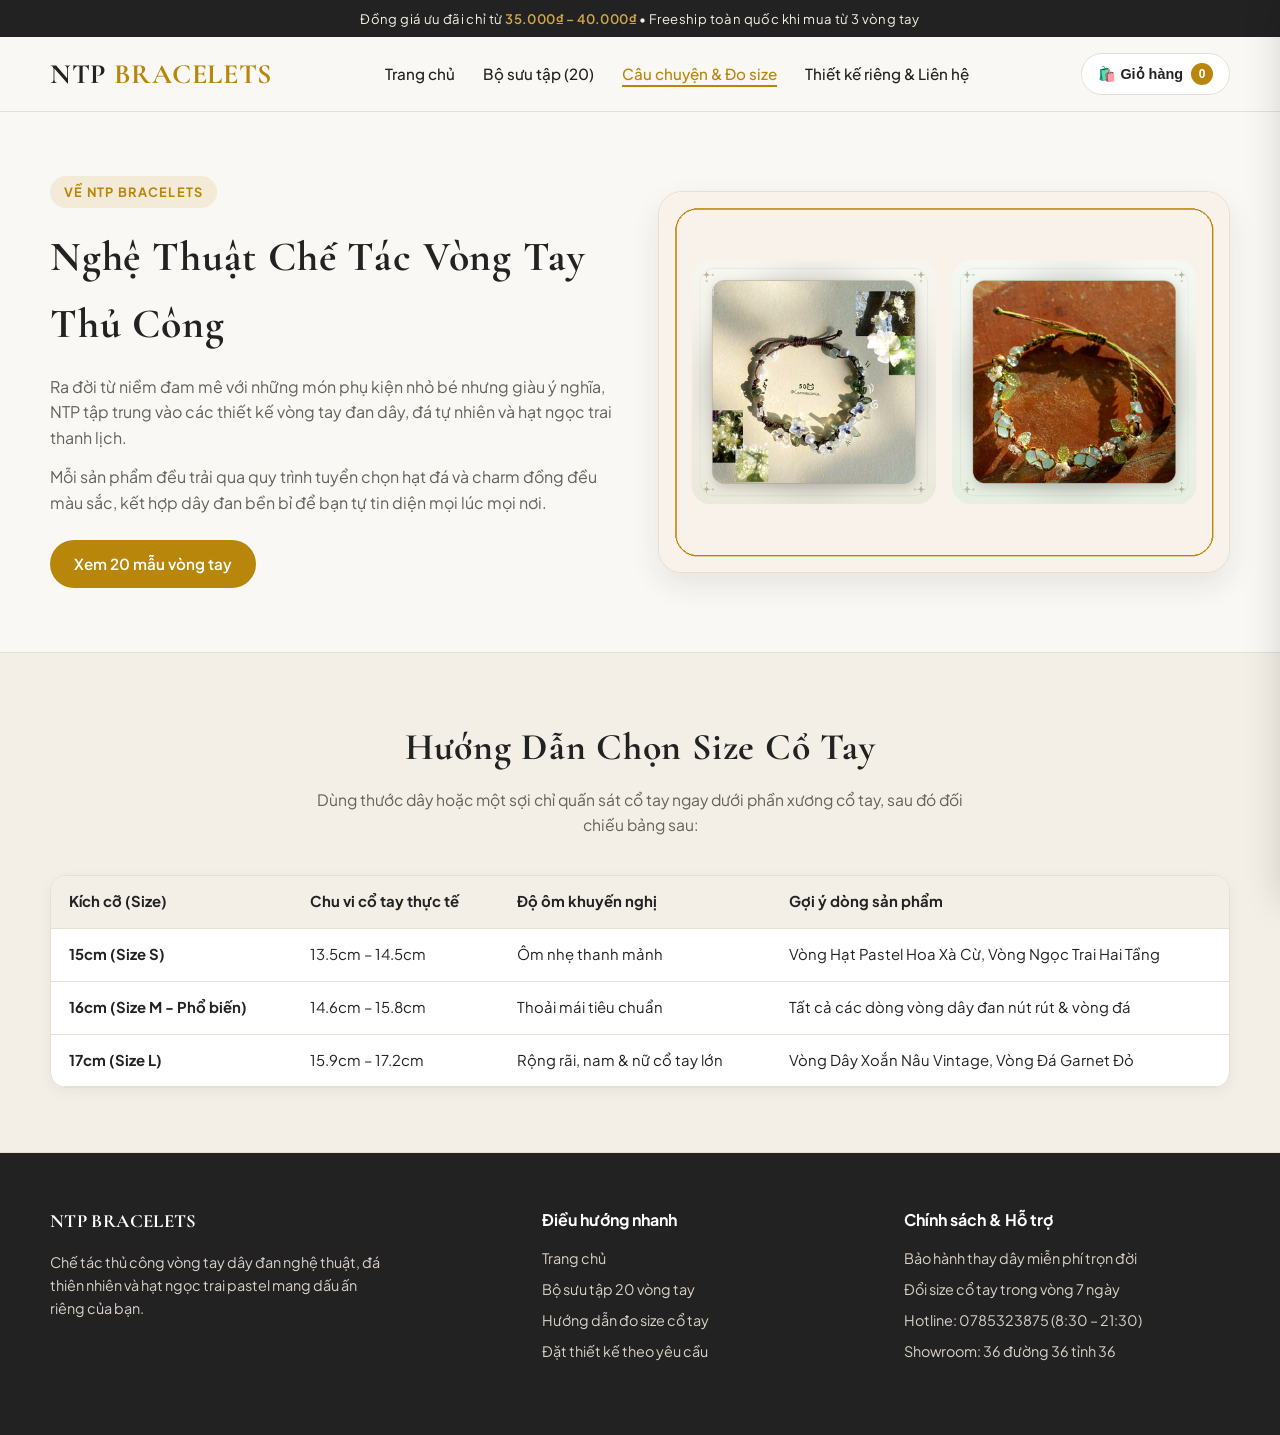
==== about.html @ 9c03d667 "first commit" ====
<!DOCTYPE html>
<html lang="vi">
<head>
  <meta charset="UTF-8">
  <meta name="viewport" content="width=device-width, initial-scale=1.0">
  <title>Câu Chuyện & Bảng Đo Size | NTP Bracelets</title>
  <link rel="stylesheet" href="Styles/style.css">
</head>
<body>
  <div class="top-bar">
    Đồng giá ưu đãi chỉ từ <span>35.000₫ – 40.000₫</span> • Freeship toàn quốc khi mua từ 3 vòng tay
  </div>
  <header class="site-header">
    <div class="container nav-wrapper">
      <a href="index.html" class="brand-logo">NTP <span>BRACELETS</span></a>
      <ul class="nav-links" id="navLinks">
        <li><a href="index.html" >Trang chủ</a></li>
        <li><a href="products.html" >Bộ sưu tập (20)</a></li>
        <li><a href="about.html" class="active">Câu chuyện & Đo size</a></li>
        <li><a href="contact.html" >Thiết kế riêng & Liên hệ</a></li>
      </ul>
      <div class="nav-actions">
        <button class="cart-btn" onclick="openCartDrawer()" aria-label="Mở giỏ hàng">
          🛍️ Giỏ hàng <span class="cart-badge" id="cartCount">0</span>
        </button>
        <button class="mobile-menu-btn" id="mobileMenuBtn" aria-label="Menu">☰</button>
      </div>
    </div>
  </header>

  <section class="section">
    <div class="container two-col-grid" style="align-items:center;">
      <div>
        <span class="hero-tag">Về NTP Bracelets</span>
        <h1 style="font-size:2.6rem; margin-bottom:16px;">Nghệ Thuật Chế Tác Vòng Tay Thủ Công</h1>
        <p style="color:var(--text-muted); margin-bottom:14px;">Ra đời từ niềm đam mê với những món phụ kiện nhỏ bé nhưng giàu ý nghĩa, NTP tập trung vào các thiết kế vòng tay đan dây, đá tự nhiên và hạt ngọc trai thanh lịch.</p>
        <p style="color:var(--text-muted); margin-bottom:24px;">Mỗi sản phẩm đều trải qua quy trình tuyển chọn hạt đá và charm đồng đều màu sắc, kết hợp dây đan bền bỉ để bạn tự tin diện mọi lúc mọi nơi.</p>
        <a href="products.html" class="btn btn-primary">Xem 20 mẫu vòng tay</a>
      </div>
      <div class="hero-media">
        <img src="Images/about-craft.png" alt="Chế tác thủ công NTP">
      </div>
    </div>
  </section>

  <section class="section section-alt">
    <div class="container">
      <div class="section-header">
        <h2>Hướng Dẫn Chọn Size Cổ Tay</h2>
        <p>Dùng thước dây hoặc một sợi chỉ quấn sát cổ tay ngay dưới phần xương cổ tay, sau đó đối chiếu bảng sau:</p>
      </div>

      <div class="size-table-wrap">
        <table class="size-table">
          <thead>
            <tr>
              <th>Kích cỡ (Size)</th>
              <th>Chu vi cổ tay thực tế</th>
              <th>Độ ôm khuyến nghị</th>
              <th>Gợi ý dòng sản phẩm</th>
            </tr>
          </thead>
          <tbody>
            <tr>
              <td><strong>15cm (Size S)</strong></td>
              <td>13.5cm – 14.5cm</td>
              <td>Ôm nhẹ thanh mảnh</td>
              <td>Vòng Hạt Pastel Hoa Xà Cừ, Vòng Ngọc Trai Hai Tầng</td>
            </tr>
            <tr>
              <td><strong>16cm (Size M - Phổ biến)</strong></td>
              <td>14.6cm – 15.8cm</td>
              <td>Thoải mái tiêu chuẩn</td>
              <td>Tất cả các dòng vòng dây đan nút rút & vòng đá</td>
            </tr>
            <tr>
              <td><strong>17cm (Size L)</strong></td>
              <td>15.9cm – 17.2cm</td>
              <td>Rộng rãi, nam & nữ cổ tay lớn</td>
              <td>Vòng Dây Xoắn Nâu Vintage, Vòng Đá Garnet Đỏ</td>
            </tr>
          </tbody>
        </table>
      </div>
    </div>
  </section>

  <div class="backdrop" id="globalBackdrop" onclick="closeAllModals()"></div>

  <div class="modal" id="productModal" role="dialog" aria-modal="true">
    <div class="modal-grid">
      <div class="modal-img">
        <img id="modalImg" src="Images/bracelet-01.png" alt="Chi tiết vòng tay">
      </div>
      <div class="modal-content">
        <button class="close-btn" onclick="closeAllModals()" aria-label="Đóng">✕</button>
        <div class="product-cat" id="modalCat">Vòng Dây Đan Handmade</div>
        <h2 id="modalTitle" style="font-size:1.75rem; margin-bottom:8px;">Tên sản phẩm</h2>
        <div id="modalPrice" style="font-size:1.25rem; font-weight:700; color:var(--gold); margin-bottom:12px;">38.000₫</div>
        <p id="modalDesc" style="font-size:0.92rem; color:var(--text-muted); margin-bottom:10px;"></p>
        <p style="font-size:0.86rem; margin-bottom:14px;"><strong>Chất liệu:</strong> <span id="modalMaterial"></span></p>
        <div>
          <strong style="font-size:0.88rem;">Chọn kích thước cổ tay:</strong>
          <div class="size-options">
            <button type="button" class="size-chip" data-size="15cm">15cm</button>
            <button type="button" class="size-chip active" data-size="16cm">16cm</button>
            <button type="button" class="size-chip" data-size="17cm">17cm</button>
          </div>
        </div>
        <button class="btn btn-primary" id="modalAddToCart" style="width:100%;">Thêm vào giỏ hàng</button>
      </div>
    </div>
  </div>

  <aside class="cart-drawer" id="cartDrawer" aria-label="Giỏ hàng">
    <div class="cart-header">
      <h3 style="font-size:1.5rem;">Giỏ hàng của bạn</h3>
      <button class="close-btn" style="position:static;" onclick="closeAllModals()">✕</button>
    </div>
    <div class="cart-items" id="cartItemsList"></div>
    <div class="cart-footer">
      <div class="cart-total-row">
        <span>Tổng thanh toán:</span>
        <span id="cartTotal" style="color:var(--gold);">0₫</span>
      </div>
      <form id="checkoutForm">
        <div class="form-group" style="margin-bottom:10px;">
          <input type="text" id="custName" class="form-control" placeholder="Họ và tên người nhận" required>
        </div>
        <div class="form-group" style="margin-bottom:10px;">
          <input type="tel" id="custPhone" class="form-control" placeholder="Số điện thoại nhận hàng" required>
        </div>
        <div class="form-group" style="margin-bottom:12px;">
          <select id="payMethod" class="form-control">
            <option value="COD">Thanh toán khi nhận hàng (COD)</option>
            <option value="BANK">Chuyển khoản ngân hàng / QR</option>
          </select>
        </div>
        <button type="submit" class="btn btn-primary" style="width:100%;">Xác nhận đặt hàng</button>
      </form>
    </div>
  </aside>

  <footer class="site-footer">
    <div class="container">
      <div class="footer-grid">
        <div>
          <h3>NTP BRACELETS</h3>
          <p style="font-size:0.9rem; max-width:340px;">Chế tác thủ công vòng tay dây đan nghệ thuật, đá thiên nhiên và hạt ngọc trai pastel mang dấu ấn riêng của bạn.</p>
        </div>
        <div>
          <h4>Điều hướng nhanh</h4>
          <ul>
            <li><a href="index.html">Trang chủ</a></li>
            <li><a href="products.html">Bộ sưu tập 20 vòng tay</a></li>
            <li><a href="about.html">Hướng dẫn đo size cổ tay</a></li>
            <li><a href="contact.html">Đặt thiết kế theo yêu cầu</a></li>
          </ul>
        </div>
        <div>
          <h4>Chính sách & Hỗ trợ</h4>
          <ul>
            <li>Bảo hành thay dây miễn phí trọn đời</li>
            <li>Đổi size cổ tay trong vòng 7 ngày</li>
            <li>Hotline: 0785323875 (8:30 – 21:30)</li>
            <li>Showroom: 36 đường 36 tỉnh 36</li>
          </ul>
        </div>
      </div>
    </div>
  </footer>

  <script src="Scripts/main.js"></script>
</body>
</html>
---- Styles/style.css ----
/* ==========================================================================
   NTP BRACELETS - Stylesheet Chính (UTF-8)
   Thư mục: Styles/style.css
   ========================================================================== */
@import url('https://fonts.googleapis.com/css2?family=Cormorant+Garamond:ital,wght@0,500;0,600;0,700;1,500&family=Plus+Jakarta+Sans:wght@400;500;600;700&display=swap');

:root {
  --bg-cream: #FAF8F5;
  --bg-sand: #F3EEE6;
  --surface: #FFFFFF;
  --gold: #B8860B;
  --gold-light: #D4A843;
  --gold-soft: rgba(184, 134, 11, 0.12);
  --charcoal: #222222;
  --text-muted: #66615B;
  --border: #E6DFD5;
  --shadow-sm: 0 4px 14px rgba(34, 34, 34, 0.05);
  --shadow-md: 0 12px 30px rgba(34, 34, 34, 0.09);
  --radius: 16px;
  --transition: all 0.28s cubic-bezier(0.25, 0.8, 0.25, 1);
}

* {
  box-sizing: border-box;
  margin: 0;
  padding: 0;
}

html {
  scroll-behavior: smooth;
}

body {
  font-family: 'Plus Jakarta Sans', -apple-system, BlinkMacSystemFont, sans-serif;
  background-color: var(--bg-cream);
  color: var(--charcoal);
  line-height: 1.6;
  overflow-x: hidden;
}

h1, h2, h3, .brand-logo {
  font-family: 'Cormorant Garamond', Georgia, serif;
  letter-spacing: 0.02em;
}

a {
  text-decoration: none;
  color: inherit;
}

img {
  max-width: 100%;
  display: block;
}

.container {
  width: 100%;
  max-width: 1220px;
  margin: 0 auto;
  padding: 0 20px;
}

/* Top Announcement Bar */
.top-bar {
  background: var(--charcoal);
  color: #F6EFE6;
  text-align: center;
  font-size: 0.82rem;
  padding: 8px 16px;
  letter-spacing: 0.03em;
}

.top-bar span {
  color: var(--gold-light);
  font-weight: 600;
}

/* Header & Navigation */
.site-header {
  position: sticky;
  top: 0;
  z-index: 900;
  background: rgba(250, 248, 245, 0.94);
  backdrop-filter: blur(12px);
  border-bottom: 1px solid var(--border);
}

.nav-wrapper {
  display: flex;
  align-items: center;
  justify-content: space-between;
  height: 74px;
  gap: 20px;
}

.brand-logo {
  font-size: 1.75rem;
  font-weight: 700;
  color: var(--charcoal);
  display: flex;
  align-items: center;
  gap: 8px;
}

.brand-logo span {
  color: var(--gold);
}

.nav-links {
  display: flex;
  align-items: center;
  gap: 28px;
  list-style: none;
}

.nav-links a {
  font-size: 0.95rem;
  font-weight: 500;
  color: var(--charcoal);
  position: relative;
  padding: 4px 0;
  transition: var(--transition);
}

.nav-links a:hover,
.nav-links a.active {
  color: var(--gold);
}

.nav-links a::after {
  content: "";
  position: absolute;
  left: 0;
  bottom: 0;
  width: 0;
  height: 2px;
  background: var(--gold);
  transition: var(--transition);
}

.nav-links a:hover::after,
.nav-links a.active::after {
  width: 100%;
}

.nav-actions {
  display: flex;
  align-items: center;
  gap: 12px;
}

.cart-btn {
  display: inline-flex;
  align-items: center;
  gap: 8px;
  background: var(--surface);
  border: 1px solid var(--border);
  padding: 9px 16px;
  border-radius: 999px;
  font-weight: 600;
  font-size: 0.9rem;
  cursor: pointer;
  transition: var(--transition);
  color: var(--charcoal);
}

.cart-btn:hover {
  border-color: var(--gold);
  color: var(--gold);
  box-shadow: var(--shadow-sm);
}

.cart-badge {
  background: var(--gold);
  color: #fff;
  font-size: 0.75rem;
  font-weight: 700;
  min-width: 22px;
  height: 22px;
  border-radius: 50%;
  display: inline-flex;
  align-items: center;
  justify-content: center;
  padding: 0 5px;
}

.mobile-menu-btn {
  display: none;
  background: none;
  border: 1px solid var(--border);
  border-radius: 8px;
  padding: 7px 11px;
  font-size: 1.2rem;
  cursor: pointer;
}

/* Hero Section */
.hero {
  padding: 52px 0 60px;
  background: linear-gradient(135deg, #FAF8F5 0%, #F2EAE0 100%);
  border-bottom: 1px solid var(--border);
}

.hero-grid {
  display: grid;
  grid-template-columns: 1.05fr 0.95fr;
  align-items: center;
  gap: 44px;
}

.hero-tag {
  display: inline-block;
  background: var(--gold-soft);
  color: var(--gold);
  font-size: 0.8rem;
  font-weight: 700;
  text-transform: uppercase;
  letter-spacing: 0.1em;
  padding: 6px 14px;
  border-radius: 999px;
  margin-bottom: 16px;
}

.hero h1 {
  font-size: clamp(2.4rem, 4.5vw, 3.6rem);
  line-height: 1.12;
  margin-bottom: 18px;
  color: var(--charcoal);
}

.hero p {
  color: var(--text-muted);
  font-size: 1.04rem;
  max-width: 520px;
  margin-bottom: 28px;
}

.hero-cta-group {
  display: flex;
  flex-wrap: wrap;
  gap: 14px;
}

.btn {
  display: inline-flex;
  align-items: center;
  justify-content: center;
  gap: 8px;
  padding: 12px 24px;
  border-radius: 999px;
  font-weight: 600;
  font-size: 0.95rem;
  cursor: pointer;
  border: none;
  transition: var(--transition);
}

.btn-primary {
  background: var(--gold);
  color: #fff;
}

.btn-primary:hover {
  background: #9B7008;
  transform: translateY(-2px);
  box-shadow: 0 8px 20px rgba(184, 134, 11, 0.25);
}

.btn-outline {
  background: transparent;
  border: 1.5px solid var(--charcoal);
  color: var(--charcoal);
}

.btn-outline:hover {
  background: var(--charcoal);
  color: #fff;
}

.hero-media {
  position: relative;
  border-radius: 24px;
  overflow: hidden;
  box-shadow: var(--shadow-md);
  border: 1px solid var(--border);
  background: #FAF5EE;
}

.hero-media img {
  width: 100%;
  height: auto;
  object-fit: cover;
}

/* Section Headers */
.section {
  padding: 64px 0;
}

.section-alt {
  background: var(--bg-sand);
  border-top: 1px solid var(--border);
  border-bottom: 1px solid var(--border);
}

.section-header {
  text-align: center;
  max-width: 660px;
  margin: 0 auto 38px;
}

.section-header h2 {
  font-size: 2.35rem;
  margin-bottom: 10px;
}

.section-header p {
  color: var(--text-muted);
  font-size: 0.98rem;
}

/* Filter & Search Bar */
.toolbar {
  display: flex;
  flex-wrap: wrap;
  align-items: center;
  justify-content: space-between;
  gap: 16px;
  margin-bottom: 32px;
  background: var(--surface);
  padding: 16px 20px;
  border-radius: var(--radius);
  border: 1px solid var(--border);
  box-shadow: var(--shadow-sm);
}

.filter-pills {
  display: flex;
  flex-wrap: wrap;
  gap: 8px;
}

.filter-btn {
  padding: 8px 16px;
  border-radius: 999px;
  border: 1px solid var(--border);
  background: var(--bg-cream);
  color: var(--charcoal);
  font-size: 0.88rem;
  font-weight: 500;
  cursor: pointer;
  transition: var(--transition);
}

.filter-btn:hover,
.filter-btn.active {
  background: var(--gold);
  color: #fff;
  border-color: var(--gold);
}

.toolbar-controls {
  display: flex;
  flex-wrap: wrap;
  gap: 10px;
  align-items: center;
}

.search-input,
.sort-select,
.form-control {
  padding: 9px 14px;
  border-radius: 10px;
  border: 1px solid var(--border);
  background: var(--bg-cream);
  font-family: inherit;
  font-size: 0.9rem;
  color: var(--charcoal);
  outline: none;
  transition: var(--transition);
}

.search-input:focus,
.sort-select:focus,
.form-control:focus {
  border-color: var(--gold);
  background: #fff;
}

/* Product Grid & Cards (20 Products) */
.product-grid {
  display: grid;
  grid-template-columns: repeat(4, 1fr);
  gap: 24px;
}

.product-card {
  background: var(--surface);
  border: 1px solid var(--border);
  border-radius: var(--radius);
  overflow: hidden;
  display: flex;
  flex-direction: column;
  transition: var(--transition);
  box-shadow: var(--shadow-sm);
}

.product-card:hover {
  transform: translateY(-5px);
  box-shadow: var(--shadow-md);
  border-color: #D6C7B2;
}

.product-thumb {
  position: relative;
  aspect-ratio: 1 / 1;
  overflow: hidden;
  background: #FAF6F0;
  cursor: pointer;
}

.product-thumb img {
  width: 100%;
  height: 100%;
  object-fit: cover;
  transition: transform 0.45s ease;
}

.product-card:hover .product-thumb img {
  transform: scale(1.04);
}

.product-badge {
  position: absolute;
  top: 12px;
  left: 12px;
  background: rgba(34, 34, 34, 0.84);
  color: #fff;
  font-size: 0.72rem;
  font-weight: 600;
  padding: 4px 10px;
  border-radius: 999px;
  z-index: 2;
}

.product-body {
  padding: 16px;
  display: flex;
  flex-direction: column;
  flex: 1;
}

.product-cat {
  font-size: 0.74rem;
  text-transform: uppercase;
  letter-spacing: 0.06em;
  color: var(--gold);
  font-weight: 600;
  margin-bottom: 4px;
}

.product-title {
  font-family: 'Plus Jakarta Sans', sans-serif;
  font-size: 0.98rem;
  font-weight: 600;
  margin-bottom: 8px;
  color: var(--charcoal);
  cursor: pointer;
  line-height: 1.4;
}

.product-title:hover {
  color: var(--gold);
}

.product-price {
  font-size: 1.08rem;
  font-weight: 700;
  color: var(--gold);
  margin-bottom: 14px;
}

.product-actions {
  margin-top: auto;
  display: grid;
  grid-template-columns: 1fr 1fr;
  gap: 8px;
}

.btn-sm {
  padding: 8px 10px;
  font-size: 0.82rem;
  border-radius: 8px;
}

/* Info Cards / Features / Size Guide */
.info-grid-3 {
  display: grid;
  grid-template-columns: repeat(3, 1fr);
  gap: 24px;
}

.feature-card {
  background: var(--surface);
  border: 1px solid var(--border);
  border-radius: var(--radius);
  padding: 28px 24px;
  box-shadow: var(--shadow-sm);
}

.feature-icon {
  width: 46px;
  height: 46px;
  border-radius: 12px;
  background: var(--gold-soft);
  color: var(--gold);
  display: flex;
  align-items: center;
  justify-content: center;
  font-size: 1.35rem;
  margin-bottom: 16px;
}

.feature-card h3 {
  font-size: 1.4rem;
  margin-bottom: 8px;
}

.feature-card p {
  color: var(--text-muted);
  font-size: 0.92rem;
}

/* Tables (Size Guide) */
.size-table-wrap {
  overflow-x: auto;
  background: var(--surface);
  border-radius: var(--radius);
  border: 1px solid var(--border);
  box-shadow: var(--shadow-sm);
}

.size-table {
  width: 100%;
  border-collapse: collapse;
  text-align: left;
}

.size-table th,
.size-table td {
  padding: 14px 18px;
  border-bottom: 1px solid var(--border);
  font-size: 0.93rem;
}

.size-table th {
  background: var(--bg-sand);
  font-weight: 700;
}

/* Contact / Custom Design Layout */
.two-col-grid {
  display: grid;
  grid-template-columns: 1fr 1fr;
  gap: 36px;
  align-items: start;
}

.card-box {
  background: var(--surface);
  border: 1px solid var(--border);
  border-radius: var(--radius);
  padding: 28px;
  box-shadow: var(--shadow-sm);
}

.form-group {
  margin-bottom: 16px;
}

.form-group label {
  display: block;
  font-size: 0.88rem;
  font-weight: 600;
  margin-bottom: 6px;
}

.form-group .form-control {
  width: 100%;
}

/* Modal & Cart Drawer */
.backdrop {
  position: fixed;
  inset: 0;
  background: rgba(20, 18, 15, 0.55);
  z-index: 1000;
  opacity: 0;
  visibility: hidden;
  transition: var(--transition);
}

.backdrop.open {
  opacity: 1;
  visibility: visible;
}

.modal {
  position: fixed;
  top: 50%;
  left: 50%;
  transform: translate(-50%, -46%) scale(0.96);
  width: 92%;
  max-width: 740px;
  background: var(--surface);
  border-radius: 20px;
  z-index: 1010;
  opacity: 0;
  visibility: hidden;
  transition: var(--transition);
  overflow: hidden;
  box-shadow: 0 24px 60px rgba(0, 0, 0, 0.22);
}

.modal.open {
  opacity: 1;
  visibility: visible;
  transform: translate(-50%, -50%) scale(1);
}

.modal-grid {
  display: grid;
  grid-template-columns: 1fr 1fr;
}

.modal-img img {
  width: 100%;
  height: 100%;
  min-height: 330px;
  object-fit: cover;
}

.modal-content {
  padding: 28px;
  position: relative;
}

.close-btn {
  position: absolute;
  top: 14px;
  right: 16px;
  width: 34px;
  height: 34px;
  border-radius: 50%;
  border: 1px solid var(--border);
  background: var(--bg-cream);
  font-size: 1.1rem;
  cursor: pointer;
}

.size-options {
  display: flex;
  gap: 10px;
  margin: 12px 0 20px;
}

.size-chip {
  padding: 8px 16px;
  border-radius: 8px;
  border: 1.5px solid var(--border);
  background: var(--bg-cream);
  font-weight: 600;
  cursor: pointer;
  transition: var(--transition);
}

.size-chip.active {
  border-color: var(--gold);
  background: var(--gold-soft);
  color: var(--gold);
}

/* Cart Drawer */
.cart-drawer {
  position: fixed;
  top: 0;
  right: -430px;
  width: 100%;
  max-width: 420px;
  height: 100vh;
  background: var(--surface);
  z-index: 1020;
  display: flex;
  flex-direction: column;
  box-shadow: -10px 0 35px rgba(0, 0, 0, 0.15);
  transition: right 0.32s ease;
}

.cart-drawer.open {
  right: 0;
}

.cart-header {
  padding: 20px 24px;
  border-bottom: 1px solid var(--border);
  display: flex;
  align-items: center;
  justify-content: space-between;
}

.cart-items {
  flex: 1;
  overflow-y: auto;
  padding: 20px 24px;
}

.cart-item {
  display: flex;
  gap: 14px;
  padding-bottom: 16px;
  margin-bottom: 16px;
  border-bottom: 1px solid var(--border);
}

.cart-item img {
  width: 68px;
  height: 68px;
  border-radius: 10px;
  object-fit: cover;
  border: 1px solid var(--border);
}

.cart-item-info {
  flex: 1;
}

.qty-controls {
  display: inline-flex;
  align-items: center;
  gap: 10px;
  margin-top: 8px;
  background: var(--bg-cream);
  border: 1px solid var(--border);
  border-radius: 6px;
  padding: 2px 8px;
}

.qty-controls button {
  background: none;
  border: none;
  font-weight: 700;
  cursor: pointer;
  padding: 2px 5px;
}

.cart-footer {
  padding: 20px 24px;
  border-top: 1px solid var(--border);
  background: var(--bg-cream);
}

.cart-total-row {
  display: flex;
  justify-content: space-between;
  font-weight: 700;
  font-size: 1.1rem;
  margin-bottom: 14px;
}

/* Toast Notification */
.toast {
  position: fixed;
  bottom: 24px;
  right: 24px;
  background: var(--charcoal);
  color: #fff;
  padding: 13px 20px;
  border-radius: 12px;
  font-size: 0.9rem;
  font-weight: 500;
  box-shadow: var(--shadow-md);
  z-index: 1200;
  transform: translateY(100px);
  opacity: 0;
  transition: var(--transition);
}

.toast.show {
  transform: translateY(0);
  opacity: 1;
}

/* Footer */
.site-footer {
  background: var(--charcoal);
  color: #D8D1C7;
  padding: 54px 0 28px;
}

.footer-grid {
  display: grid;
  grid-template-columns: 1.4fr 1fr 1fr;
  gap: 36px;
  margin-bottom: 36px;
}

.site-footer h3,
.site-footer h4 {
  color: #fff;
  margin-bottom: 14px;
}

.site-footer ul {
  list-style: none;
}

.site-footer li {
  margin-bottom: 8px;
  font-size: 0.9rem;
}

.site-footer a:hover {
  color: var(--gold-light);
}

.footer-bottom {
  border-top: 1px solid rgba(255, 255, 255, 0.12);
  padding-top: 20px;
  text-align: center;
  font-size: 0.84rem;
  color: #9E968B;
}

/* Responsive Breakpoints */
@media (max-width: 992px) {
  .product-grid {
    grid-template-columns: repeat(2, 1fr);
  }
  .hero-grid,
  .two-col-grid {
    grid-template-columns: 1fr;
  }
  .info-grid-3,
  .footer-grid {
    grid-template-columns: 1fr;
  }
}

@media (max-width: 768px) {
  .nav-links {
    display: none;
    position: absolute;
    top: 74px;
    left: 0;
    right: 0;
    background: var(--surface);
    flex-direction: column;
    padding: 20px;
    border-bottom: 1px solid var(--border);
  }
  .nav-links.open {
    display: flex;
  }
  .mobile-menu-btn {
    display: inline-block;
  }
  .modal-grid {
    grid-template-columns: 1fr;
  }
}

@media (max-width: 520px) {
  .product-grid {
    grid-template-columns: 1fr;
  }
}
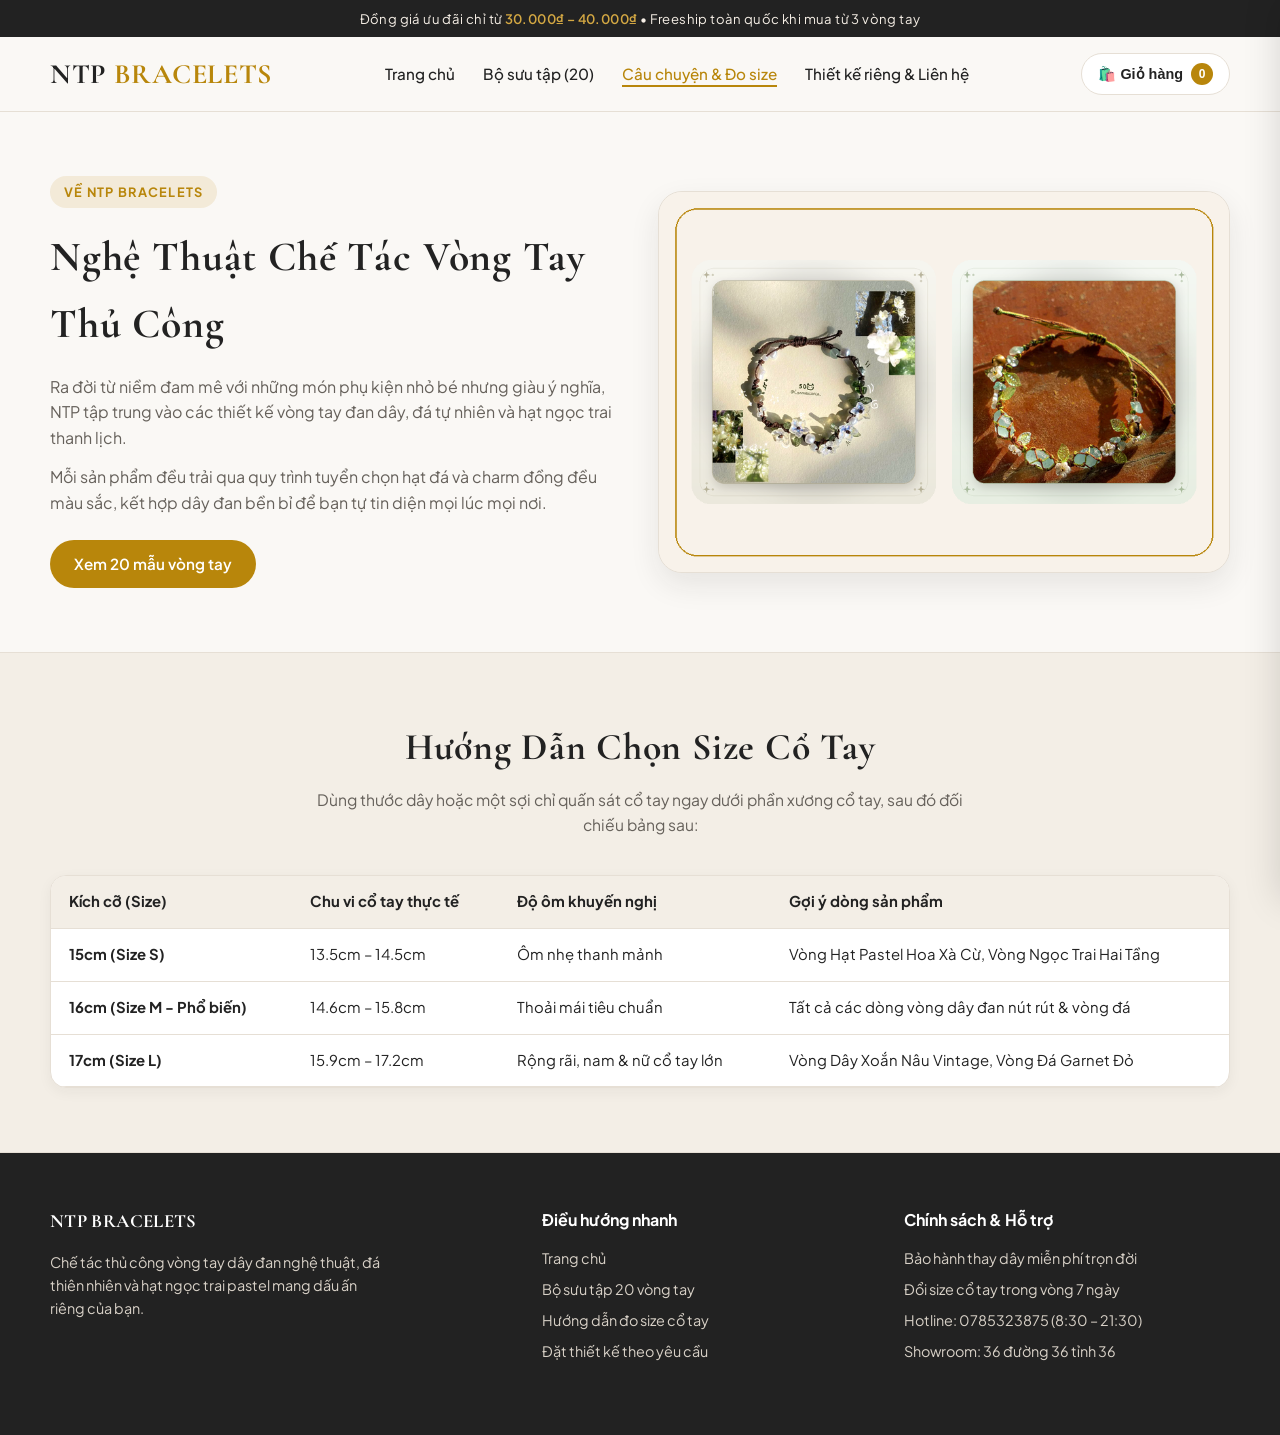
==== commit f66fd2d6: "doi gia uu dai" ====
--- a/about.html
+++ b/about.html
@@ -8,7 +8,7 @@
 </head>
 <body>
   <div class="top-bar">
-    Đồng giá ưu đãi chỉ từ <span>35.000₫ – 40.000₫</span> • Freeship toàn quốc khi mua từ 3 vòng tay
+    Đồng giá ưu đãi chỉ từ <span>30.000₫ – 40.000₫</span> • Freeship toàn quốc khi mua từ 3 vòng tay
   </div>
   <header class="site-header">
     <div class="container nav-wrapper">
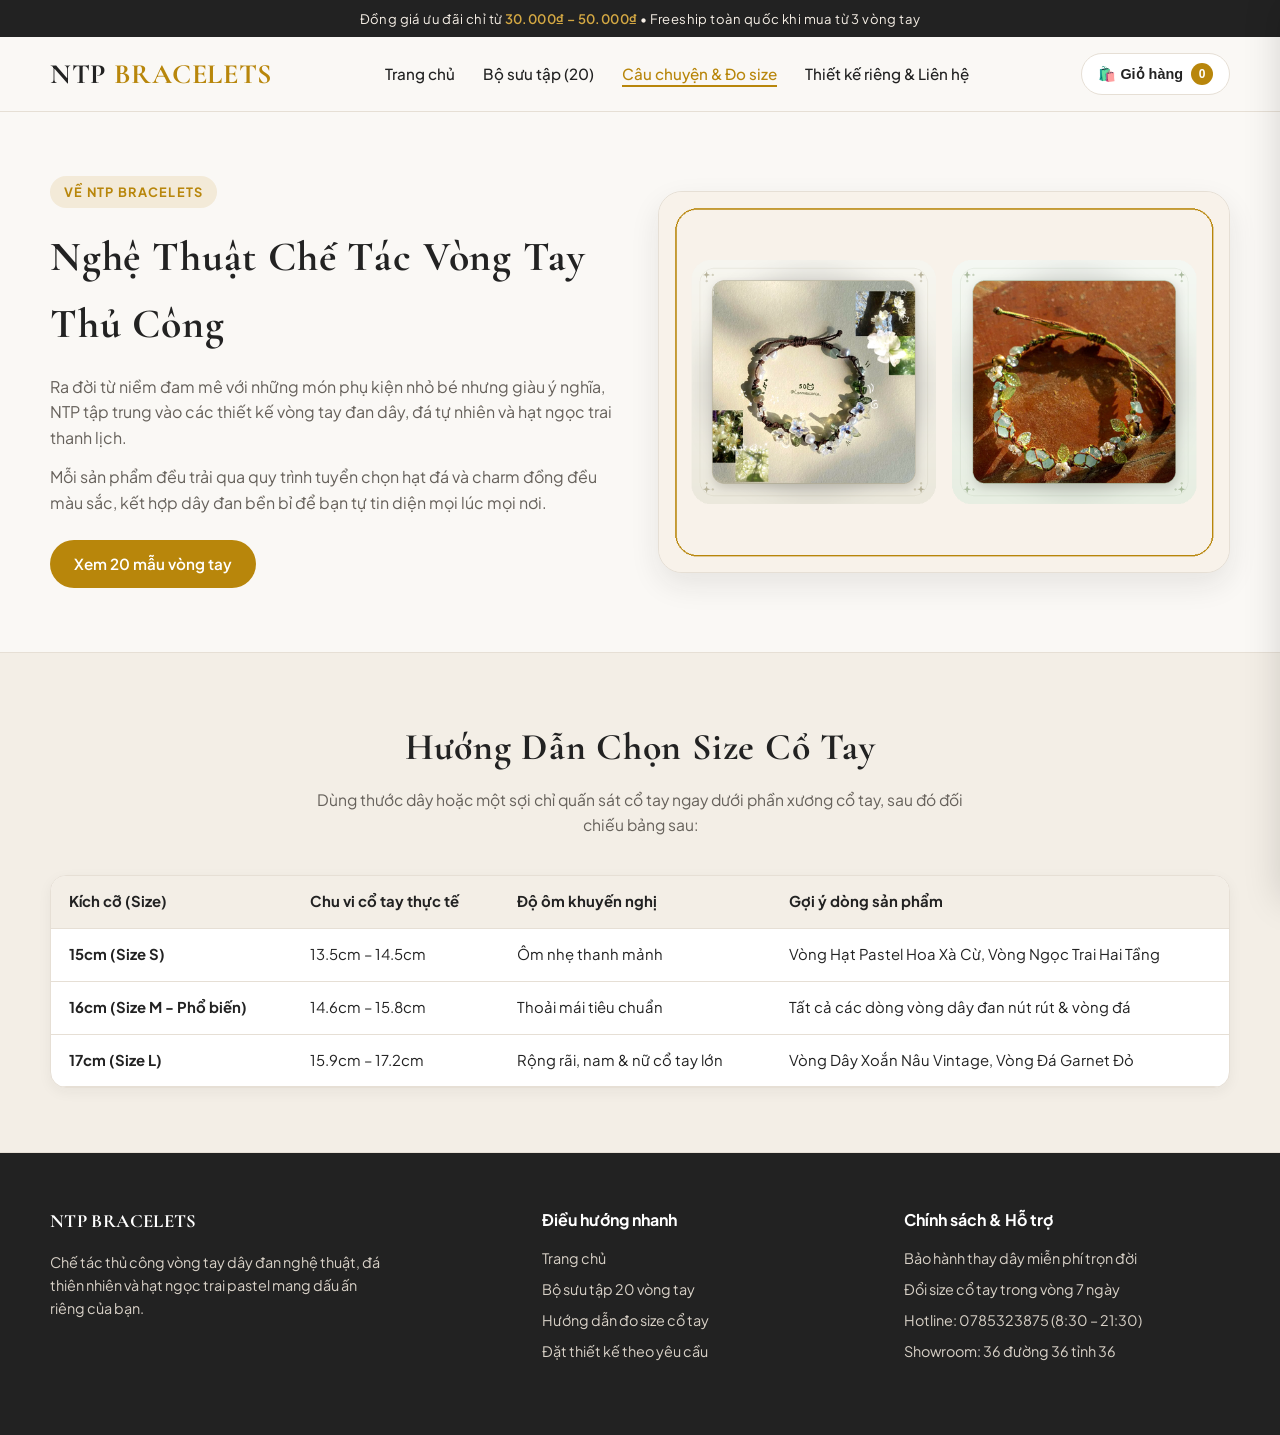
==== commit ab5b4763: "n1" ====
--- a/about.html
+++ b/about.html
@@ -8,7 +8,7 @@
 </head>
 <body>
   <div class="top-bar">
-    Đồng giá ưu đãi chỉ từ <span>30.000₫ – 40.000₫</span> • Freeship toàn quốc khi mua từ 3 vòng tay
+    Đồng giá ưu đãi chỉ từ <span>30.000₫ – 50.000₫</span> • Freeship toàn quốc khi mua từ 3 vòng tay
   </div>
   <header class="site-header">
     <div class="container nav-wrapper">
